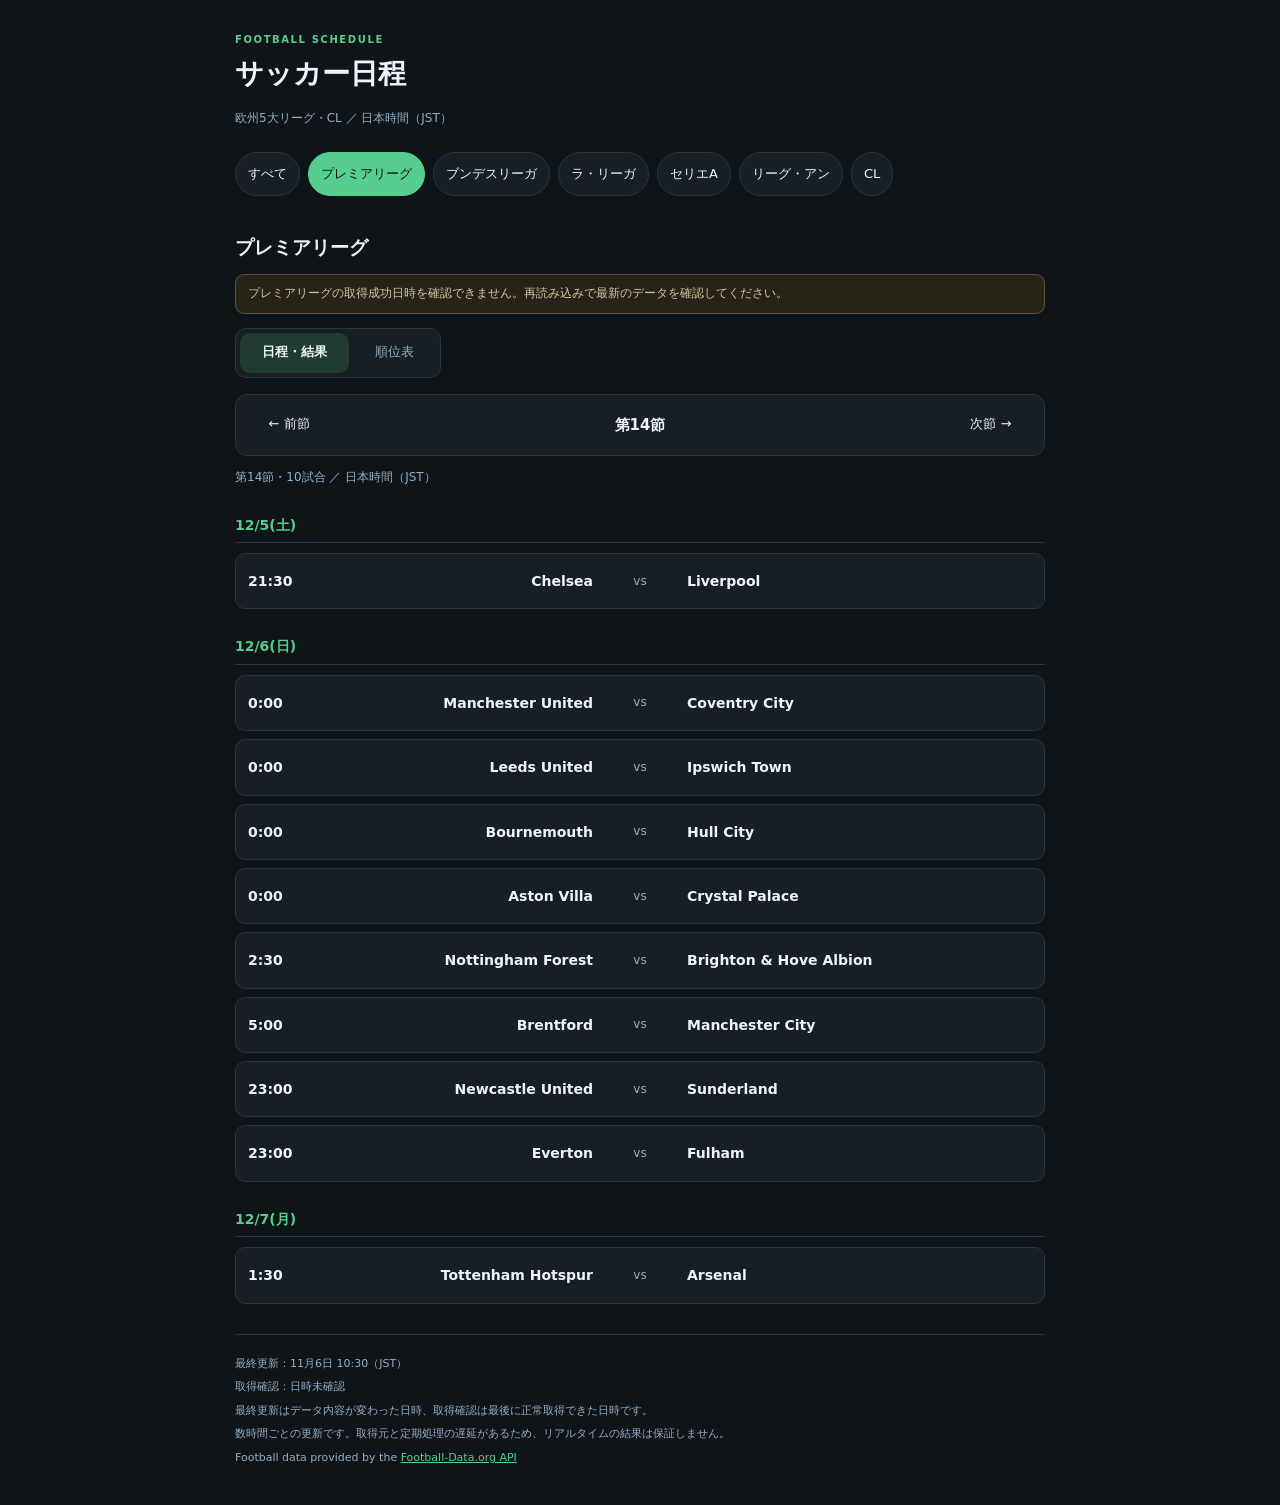
==== site/index.html @ 0664c785 "Publish European football schedule" ====
<!doctype html>
<html lang="ja" data-environment="local">
<head>
  <meta charset="utf-8">
  <meta name="viewport" content="width=device-width, initial-scale=1">
  <meta name="color-scheme" content="light dark">
  <meta name="description" content="欧州サッカーの日程と結果を節ごとに確認。キックオフは日本時間。">
  <title>サッカー日程</title>
  <link rel="stylesheet" href="style.css">
  <script src="app.js" defer></script>
</head>
<body>
  <main>
    <header><p class="eyebrow">FOOTBALL SCHEDULE</p><h1>サッカー日程</h1><p id="site-subtitle" class="muted">欧州5大リーグ・CL ／ 日本時間（JST）</p></header>
    <nav id="competitions" aria-label="大会を選択"></nav>
    <section aria-labelledby="competition-title">
      <h2 id="competition-title">読み込み中</h2>
      <p id="freshness-warning" class="freshness-warning" role="status" hidden></p>
      <div class="view-switch" role="group" aria-label="表示内容">
        <button id="schedule-view" type="button" aria-pressed="true">日程・結果</button>
        <button id="standings-view" type="button" aria-pressed="false">順位表</button>
      </div>
      <div id="schedule-panel">
      <div class="round-nav">
        <button id="previous" type="button" disabled>← 前節</button>
        <h3 id="round-title">—</h3>
        <button id="next" type="button" disabled>次節 →</button>
      </div>
      <p id="message" role="status" aria-live="polite">試合データを読み込んでいます。</p>
      <div id="matches"></div>
      </div>
      <section id="standings-panel" hidden aria-label="順位表">
        <p id="standings-status" class="muted" role="status"></p>
        <p class="table-hint">表は左右にスクロールできます。順位とクラブ名は固定表示です。</p>
        <div id="standings"></div>
      </section>
      <noscript><p>試合の表示にはJavaScriptを有効にしてください。</p></noscript>
    </section>
    <footer><p id="updated">最終更新：未取得</p><p id="fetch-confirmed">取得確認：日時未確認</p><p>最終更新はデータ内容が変わった日時、取得確認は最後に正常取得できた日時です。</p><p>数時間ごとの更新です。取得元と定期処理の遅延があるため、リアルタイムの結果は保証しません。</p><p>Football data provided by the <a href="https://www.football-data.org/" rel="noreferrer">Football-Data.org API</a></p></footer>
  </main>
</body>
</html>
---- site/style.css ----
:root{color-scheme:dark;--bg:#0f1418;--surface:#171e24;--text:#eef4fa;--muted:#95afc5;--line:#29343e;--accent:#55ce8f;--soft:#203c30}
*{box-sizing:border-box}body{margin:0;background:var(--bg);color:var(--text);font:15px/1.6 system-ui,-apple-system,"Yu Gothic UI",sans-serif}main{max-width:850px;margin:auto;padding:32px 20px}h1{font-size:28px;margin:4px 0}h2{font-size:19px;margin:24px 0 12px}h3{font-size:15px;margin:0;text-align:center}.eyebrow{font-size:10px;letter-spacing:.16em;font-weight:750;color:var(--accent);margin:0}.muted{color:var(--muted);font-size:12px}nav{display:flex;gap:8px;overflow-x:auto;padding:12px 0}button{font:inherit;cursor:pointer;min-height:44px;color:var(--text);background:var(--surface);border:1px solid var(--line);border-radius:10px;padding:8px 12px;white-space:nowrap}nav button{font-size:13px;border-radius:24px}nav button[aria-pressed=true]{background:var(--accent);color:var(--bg);border-color:var(--accent)}button:disabled{opacity:.35;cursor:default}button:focus-visible,a:focus-visible{outline:3px solid var(--accent);outline-offset:3px}.round-nav{display:grid;grid-template-columns:90px 1fr 90px;gap:8px;align-items:center;background:var(--surface);border:1px solid var(--line);border-radius:12px;padding:8px}.round-nav button{border:0;font-size:13px}#message{font-size:12px;color:var(--muted);min-height:20px}.match{display:grid;grid-template-columns:88px minmax(0,1fr) 70px minmax(0,1fr) 88px;align-items:center;gap:12px;background:var(--surface);border:1px solid var(--line);border-radius:10px;padding:16px 12px;margin:8px 0}.kickoff{font-size:11px;color:var(--muted);font-variant-numeric:tabular-nums;white-space:pre-line}.home{text-align:right}.team{font-size:14px;font-weight:650;overflow-wrap:anywhere}.result{text-align:center;font-size:16px;font-weight:750;font-variant-numeric:tabular-nums}.result small{display:block;font-size:10px;font-weight:400;color:var(--muted)}footer{border-top:1px solid var(--line);margin-top:30px;padding-top:14px;color:var(--muted);font-size:11px}footer p{margin:6px 0}a{color:var(--accent)}#updated{font-variant-numeric:tabular-nums}
@media(max-width:540px){main{padding:24px 12px}h1{font-size:24px}.match{grid-template-columns:minmax(0,1fr) 48px minmax(0,1fr);gap:6px;padding:14px 8px}.team{font-size:12px}.kickoff{font-size:10px;grid-column:1/-1;white-space:normal}.result{font-size:14px}.round-nav{grid-template-columns:70px 1fr 70px;padding:6px;gap:3px}.round-nav button{padding:8px 4px;font-size:12px}h3{font-size:13px}}
.day-heading{text-align:left;color:var(--accent);font-size:14px;margin:26px 0 10px;padding-bottom:6px;border-bottom:1px solid var(--line)}
.match-meta{grid-column:2/5;text-align:center;font-size:11px;line-height:1.5;color:var(--muted);overflow-wrap:anywhere}
.match--scheduled .kickoff{color:var(--text);font-size:14px;font-weight:700}
.match--scheduled .result{color:var(--muted);font-size:12px;font-weight:400}
.match--finished .result{color:var(--text);font-size:19px}
.match--postponed,.match--cancelled{border-color:#6d5a35}
.match--postponed .result,.match--cancelled .result{color:#e8c078;font-size:13px}
.match--live{border-color:var(--accent)}
.match--live .result{color:var(--accent);font-size:13px}
.view-switch{display:flex;gap:4px;width:fit-content;border:1px solid var(--line);border-radius:11px;padding:4px;margin:0 0 16px;background:var(--surface)}
.view-switch button{border:0;background:transparent;color:var(--muted);font-size:13px;padding:8px 22px;min-height:40px}
.view-switch button[aria-pressed=true]{background:var(--soft);color:var(--text);font-weight:700}
.standings-card{margin:22px 0 30px;min-width:0}
.standings-title{text-align:left;font-size:16px;margin-bottom:10px}
.table-scroll{overflow-x:auto;max-width:100%;border:1px solid var(--line);border-radius:12px;overscroll-behavior-x:contain}
.table-scroll:focus-visible{outline:2px solid var(--accent);outline-offset:3px}
.standings-table{border-spacing:0;width:100%;min-width:750px;table-layout:fixed;font-size:12px;font-variant-numeric:tabular-nums}
.standings-table caption{text-align:left;padding:10px 14px;background:var(--surface);color:var(--muted);font-weight:650}
.standings-table th,.standings-table td{padding:12px 8px;border-bottom:1px solid var(--line);text-align:center;background:var(--row-bg,var(--surface));overflow-wrap:anywhere}
.standings-table thead{--row-bg:#202b32;color:var(--muted);font-size:11px}
.standings-table tbody tr:nth-child(even){--row-bg:#1b242b}
.standings-table tbody tr:last-child td,.standings-table tbody tr:last-child th{border-bottom:0}
.standings-table .col-position{width:42px;position:sticky;left:0;z-index:2;color:var(--muted)}
.standings-table .col-team{width:200px;position:sticky;left:42px;z-index:2;text-align:left;font-weight:650;box-shadow:5px 0 8px -7px #000}
.standings-table .col-points{color:var(--accent);font-size:14px;font-weight:800}
.standings-updated,.standings-empty,.table-hint{font-size:11px;color:var(--muted)}
.standings-empty{padding:24px 14px;border:1px dashed var(--line);border-radius:10px}
.table-hint{display:none}
.freshness-warning{padding:9px 12px;border:1px solid #625238;border-radius:9px;background:#282319;color:#d8c49e;font-size:12px;line-height:1.6;margin:0 0 14px}
[hidden]{display:none!important}
@media(max-width:540px){
  #competitions{position:sticky;top:0;z-index:10;background:var(--bg);border-bottom:1px solid var(--line);scrollbar-width:thin}
  .match-meta{grid-column:1/-1}
  .match--scheduled .kickoff{font-size:12px}
  .match--finished .result{font-size:17px}
  .day-heading{font-size:13px;margin-top:22px}
  .standings-table{min-width:650px;font-size:11px}
  .standings-table .col-team{width:150px}
  .standings-table th,.standings-table td{padding:11px 6px}
  .table-hint{display:block}
}
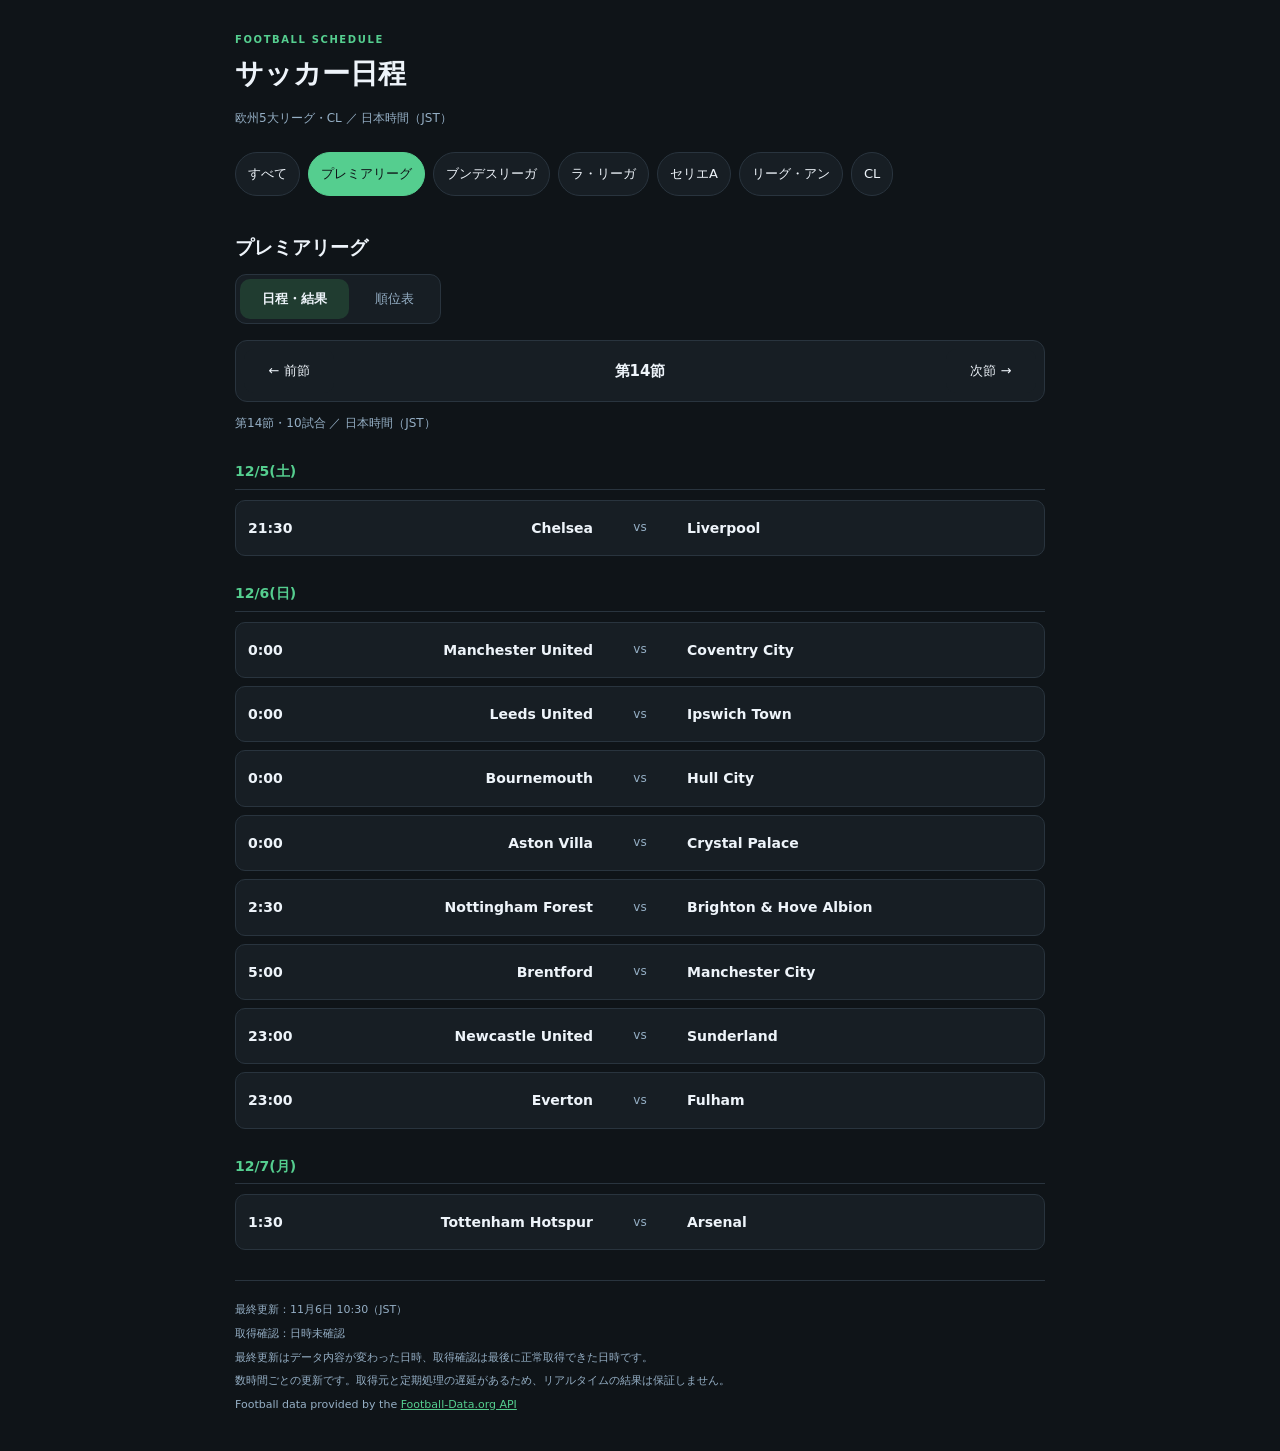
==== commit ada64af5: "Enlarge mobile team names and remove unknown-fetch notice" ====
--- a/site/index.html
+++ b/site/index.html
@@ -6,8 +6,8 @@
   <meta name="color-scheme" content="light dark">
   <meta name="description" content="欧州サッカーの日程と結果を節ごとに確認。キックオフは日本時間。">
   <title>サッカー日程</title>
-  <link rel="stylesheet" href="style.css">
-  <script src="app.js" defer></script>
+  <link rel="stylesheet" href="style.css?v=20261106-2">
+  <script src="app.js?v=20261106-2" defer></script>
 </head>
 <body>
   <main>
--- a/site/style.css
+++ b/site/style.css
@@ -1,6 +1,5 @@
 :root{color-scheme:dark;--bg:#0f1418;--surface:#171e24;--text:#eef4fa;--muted:#95afc5;--line:#29343e;--accent:#55ce8f;--soft:#203c30}
 *{box-sizing:border-box}body{margin:0;background:var(--bg);color:var(--text);font:15px/1.6 system-ui,-apple-system,"Yu Gothic UI",sans-serif}main{max-width:850px;margin:auto;padding:32px 20px}h1{font-size:28px;margin:4px 0}h2{font-size:19px;margin:24px 0 12px}h3{font-size:15px;margin:0;text-align:center}.eyebrow{font-size:10px;letter-spacing:.16em;font-weight:750;color:var(--accent);margin:0}.muted{color:var(--muted);font-size:12px}nav{display:flex;gap:8px;overflow-x:auto;padding:12px 0}button{font:inherit;cursor:pointer;min-height:44px;color:var(--text);background:var(--surface);border:1px solid var(--line);border-radius:10px;padding:8px 12px;white-space:nowrap}nav button{font-size:13px;border-radius:24px}nav button[aria-pressed=true]{background:var(--accent);color:var(--bg);border-color:var(--accent)}button:disabled{opacity:.35;cursor:default}button:focus-visible,a:focus-visible{outline:3px solid var(--accent);outline-offset:3px}.round-nav{display:grid;grid-template-columns:90px 1fr 90px;gap:8px;align-items:center;background:var(--surface);border:1px solid var(--line);border-radius:12px;padding:8px}.round-nav button{border:0;font-size:13px}#message{font-size:12px;color:var(--muted);min-height:20px}.match{display:grid;grid-template-columns:88px minmax(0,1fr) 70px minmax(0,1fr) 88px;align-items:center;gap:12px;background:var(--surface);border:1px solid var(--line);border-radius:10px;padding:16px 12px;margin:8px 0}.kickoff{font-size:11px;color:var(--muted);font-variant-numeric:tabular-nums;white-space:pre-line}.home{text-align:right}.team{font-size:14px;font-weight:650;overflow-wrap:anywhere}.result{text-align:center;font-size:16px;font-weight:750;font-variant-numeric:tabular-nums}.result small{display:block;font-size:10px;font-weight:400;color:var(--muted)}footer{border-top:1px solid var(--line);margin-top:30px;padding-top:14px;color:var(--muted);font-size:11px}footer p{margin:6px 0}a{color:var(--accent)}#updated{font-variant-numeric:tabular-nums}
-@media(max-width:540px){main{padding:24px 12px}h1{font-size:24px}.match{grid-template-columns:minmax(0,1fr) 48px minmax(0,1fr);gap:6px;padding:14px 8px}.team{font-size:12px}.kickoff{font-size:10px;grid-column:1/-1;white-space:normal}.result{font-size:14px}.round-nav{grid-template-columns:70px 1fr 70px;padding:6px;gap:3px}.round-nav button{padding:8px 4px;font-size:12px}h3{font-size:13px}}
 .day-heading{text-align:left;color:var(--accent);font-size:14px;margin:26px 0 10px;padding-bottom:6px;border-bottom:1px solid var(--line)}
 .match-meta{grid-column:2/5;text-align:center;font-size:11px;line-height:1.5;color:var(--muted);overflow-wrap:anywhere}
 .match--scheduled .kickoff{color:var(--text);font-size:14px;font-weight:700}
@@ -32,13 +31,29 @@
 .freshness-warning{padding:9px 12px;border:1px solid #625238;border-radius:9px;background:#282319;color:#d8c49e;font-size:12px;line-height:1.6;margin:0 0 14px}
 [hidden]{display:none!important}
 @media(max-width:540px){
+  main{padding:24px 12px}
+  h1{font-size:24px}
+  .muted,#message{font-size:14px}
+  nav button,.view-switch button{font-size:14px}
+  .view-switch button{min-height:44px}
   #competitions{position:sticky;top:0;z-index:10;background:var(--bg);border-bottom:1px solid var(--line);scrollbar-width:thin}
-  .match-meta{grid-column:1/-1}
-  .match--scheduled .kickoff{font-size:12px}
-  .match--finished .result{font-size:17px}
-  .day-heading{font-size:13px;margin-top:22px}
-  .standings-table{min-width:650px;font-size:11px}
-  .standings-table .col-team{width:150px}
+  .round-nav{grid-template-columns:76px minmax(0,1fr) 76px;padding:6px;gap:4px}
+  .round-nav button{padding:8px 4px;font-size:14px}
+  #round-title{min-width:0;font-size:15px;overflow-wrap:anywhere}
+  .match{grid-template-columns:minmax(0,1fr) 64px minmax(0,1fr);gap:8px;padding:16px 12px;min-height:104px}
+  .team{min-width:0;font-size:18px;font-weight:700;line-height:1.5}
+  .kickoff{grid-column:1/-1;font-size:14px;white-space:normal}
+  .match--scheduled .kickoff{font-size:16px}
+  .result,.match--finished .result{font-size:18px;line-height:1.4}
+  .match--scheduled .result,.match--postponed .result,.match--cancelled .result,.match--live .result{font-size:14px}
+  .result small{font-size:12px;margin-top:2px}
+  .match-meta{grid-column:1/-1;font-size:13px}
+  .day-heading{font-size:16px;margin-top:24px}
+  .standings-table{min-width:650px;font-size:13px}
+  .standings-table thead{font-size:12px}
+  .standings-table .col-team{width:150px;font-size:14px}
   .standings-table th,.standings-table td{padding:11px 6px}
   .table-hint{display:block}
+  .standings-updated,.standings-empty,.table-hint,.freshness-warning{font-size:13px}
+  footer{font-size:12px}
 }
